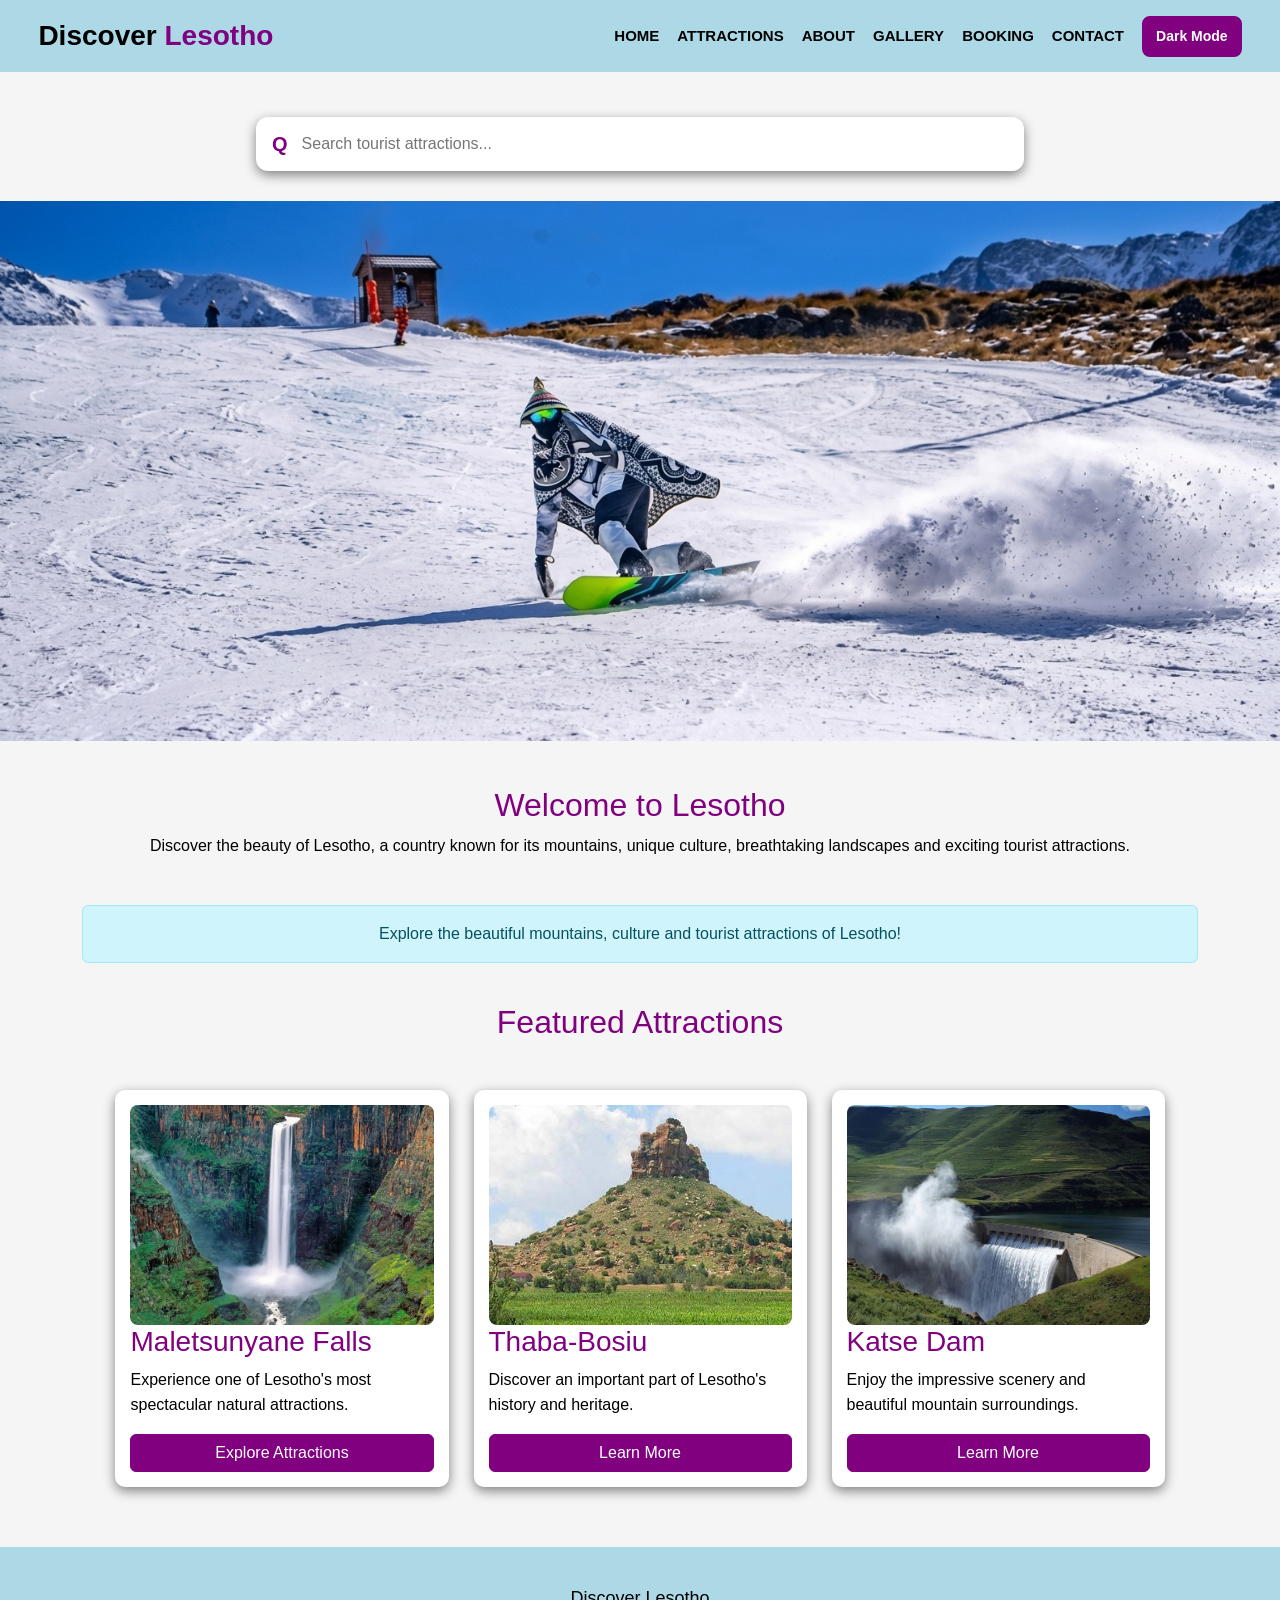
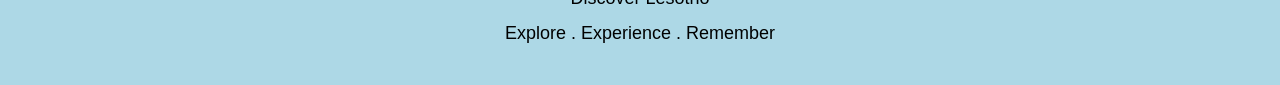
==== index.html @ 5b919f85 "Upload Discover Lesotho website" ====
<!DOCTYPE html>
<html lang="en">

<head>

    <title>Discover Lesotho</title>

    <meta charset="UTF-8">
    <meta name="viewport" content="width=device-width, initial-scale=1.0">


    <link href="https://cdn.jsdelivr.net/npm/bootstrap@5.3.3/dist/css/bootstrap.min.css" rel="stylesheet">
    <link rel="stylesheet" href="style.css">

    

</head>

<body>


    <header class="header">

        <div class="logo">
            Discover <span>Lesotho</span>
        </div>

 
        <nav class="A">

            <a href="index.html">HOME</a>
            <a href="attractions.html">ATTRACTIONS</a>
            <a href="about.html">ABOUT</a>
            <a href="gallery.html">GALLERY</a>
            <a href="booking.html">BOOKING</a>
            <a href="contact.html">CONTACT</a>

            <button id="themeButton" type="button">Dark Mode</button>

        </nav>

    </header>


    <main>

        <div class="B">

            <div class="search-box">
                <span class="search-icon">Q</span>
                <input type="text" placeholder="Search tourist attractions...">
            </div>

            <center>
                <img src="art.jpg" width="1258" height="540" alt="Discover Lesotho">
            </center>

        </div>

 
        <section class="intro">

            <h2>Welcome to Lesotho</h2>

            <p>
                Discover the beauty of Lesotho, a country known
                for its mountains, unique culture, breathtaking
                landscapes and exciting tourist attractions.
            </p>

        </section>

        <section class="container mt-4">

            <div class="alert alert-info text-center" role="alert">
                Explore the beautiful mountains, culture and
                tourist attractions of Lesotho!
            </div>

        </section>

     <section class="attractions container">

        <h2>Featured Attractions</h2>

            <div class="cards row g-4">

         
             <article class="card col-md-4">

                <img src="maletsunyane.jpg"
                    alt="Maletsunyane Falls in Lesotho">

                    <h3>Maletsunyane Falls</h3>

                    <p>
                        Experience one of Lesotho's most
                        spectacular natural attractions.
                    </p>

                    <a href="attractions.html" class="btn btn-primary">
                        Explore Attractions
                    </a>

            </article>

             
            <article class="card col-md-4">

                    <img src="thaba-bosiu.jpg"
                    alt="Thaba-Bosiu historical site in Lesotho">

                    <h3>Thaba-Bosiu</h3>

                    <p>
                        Discover an important part of
                        Lesotho's history and heritage.
                    </p>

                    <a href="attractions.html" class="btn btn-primary">
                        Learn More
                    </a>

            </article>


                <article class="card col-md-4">

                <img src="katse-dam.jpg"
                    alt="Katse Dam and surrounding mountains in Lesotho">

                <h3>Katse Dam</h3>

                <p>
                        Enjoy the impressive scenery and
                        beautiful mountain surroundings.
                </p>

                <a href="attractions.html" class="btn btn-primary">
                    Learn More
                </a>

            </article>

            </div>

    </section>

    </main>

    <footer>

        <p>Discover Lesotho</p>
        <p>Explore . Experience . Remember</p>

    </footer>


    <script src="https://cdn.jsdelivr.net/npm/bootstrap@5.3.3/dist/js/bootstrap.bundle.min.js"></script>


    <script src="script.js"></script>

</body>

</html>
---- style.css ----
* {
    box-sizing: border-box;
}

html {
    scroll-behavior: smooth;
}

body {
    margin: 0;
    padding: 0;
    font-family: Arial, sans-serif;
    background-color: whitesmoke;
    color: black;
    transition: background-color 0.3s, color 0.3s;
    overflow-wrap: break-word;
}

img {
    max-width: 100%;
}

/*Header n navig */

.header {
    width: 100%;
    background-color: lightblue;
    display: flex;
    align-items: center;
    justify-content: space-between;
    gap: 20px;
    padding: 15px 3%;
}

.header .container-fluid {
    width: 100%;
    display: flex;
    align-items: center;
    justify-content: space-between;
    gap: 20px;
}

.logo {
    width: 30%;
    font-size: 28px;
    font-weight: bold;
    white-space: nowrap;
    flex-shrink: 0;
}

.logo span {
    color: purple;
}

.A {
    width: 70%;
    display: flex;
    align-items: center;
    justify-content: flex-end;
    flex-wrap: wrap;
    gap: 14px 18px;
}

.A a {
    color: black;
    text-decoration: none;
    font-size: 15px;
    font-weight: bold;
    white-space: nowrap;
    transition: color 0.2s;
}

.A a:hover,
.A a:focus {
    color: purple;
}

#themeButton,
.dark-mode-btn {
    background-color: purple;
    color: white;
    border: 2px solid purple;
    padding: 8px 12px;
    border-radius: 8px;
    font-size: 14px;
    font-weight: bold;
    cursor: pointer;
    white-space: nowrap;
    transition: background-color 0.2s, color 0.2s;
}

#themeButton:hover,
.dark-mode-btn:hover {
    background-color: black;
    color: white;
}

/*page titlle*/

.title {
    width: 80%;
    margin: 45px auto;
    text-align: center;
}

.title h1 {
    margin-bottom: 15px;
    font-size: 40px;
    color: purple;
}

.title p {
    font-size: 18px;
    line-height: 1.5;
}

/* home pagee*/

.search-box {
    position: relative;
    z-index: 5;
    width: 60%;
    margin: 45px auto 30px;
    padding: 12px 16px;
    display: flex;
    align-items: center;
    gap: 12px;
    background-color: white;
    border-radius: 12px;
    box-shadow: 0 4px 12px gray;
}

.search-icon {
    font-weight: bold;
    color: purple;
    font-size: 20px;
}

.search-box input {
    width: 100%;
    margin: 0;
    border: none;
    outline: none;
    background: transparent;
    font-size: 16px;
}

.B {
    position: relative;
    width: 100%;
    margin: 0;
}

.B > center {
    display: block;
    width: 100%;
}

.B > center img,
.B img {
    display: block;
    width: 100%;
    max-width: 100%;
    height: auto;
    max-height: 540px;
    object-fit: cover;
}

.intro {
    width: 85%;
    margin: 45px auto;
    text-align: center;
    line-height: 1.7;
}

.intro h1,
.intro h2,
.intro h3 {
    color: purple;
}

/* Home and attraction cards */

.attractions {
    width: 94%;
    margin: 40px auto;
}

.attractions > h1,
.attractions > h2,
.attractions > h3 {
    text-align: center;
    color: purple;
}

.cards {
    width: 94%;
    margin: 25px auto;
    display: flex;
    flex-wrap: wrap;
    justify-content: center;
    align-items: stretch;
    gap: 25px;
}

/*Home cards*/

.attractions .cards .card {
    flex: 1 1 280px;
    min-width: 250px;
    max-width: 380px;
    padding: 15px;
    background-color: white;
    color: black;
    border: none;
    border-radius: 10px;
    box-shadow: 0 4px 12px gray;
    transition: transform 0.2s, box-shadow 0.2s;
}

.attractions .cards .card:hover {
    transform: translateY(-5px);
    box-shadow: 0 8px 18px gray;
}


/* Attraction listing cards */



.cards > .card[data-category] {
    flex: 1 1 280px;
    width: 31%;
    min-width: 250px;
    max-width: 390px;
    margin: 0;
    padding: 15px;
    background-color: white;
    color: black;
    border: none;
    border-radius: 10px;
    box-shadow: 0 4px 12px gray;
    transition: transform 0.2s, box-shadow 0.2s;
}

.cards > .card[data-category]:hover {
    transform: translateY(-5px);
    box-shadow: 0 8px 18px gray;
}

.attractions .cards .card img,
.cards > .card[data-category] img {
    display: block;
    width: 100%;
    height: 220px;
    object-fit: cover;
    border-radius: 8px;
}

.attractions .cards .card h2,
.attractions .cards .card h3,
.cards > .card[data-category] h2,
.cards > .card[data-category] h3 {
    color: purple;
}

.attractions .cards .card p,
.cards > .card[data-category] p {
    line-height: 1.6;
}

.filters {
    width: 94%;
    margin: 25px auto;
    display: flex;
    justify-content: center;
    flex-wrap: wrap;
    gap: 12px;
}

.filter-btn {
    background-color: purple;
    color: white;
    border: 2px solid purple;
    border-radius: 8px;
    padding: 10px 16px;
    font-weight: bold;
    cursor: pointer;
    transition: background-color 0.2s;
}

.filter-btn:hover,
.filter-btn:focus {
    background-color: indigo;
}


/*about page*/



.about {
    width: 85%;
    margin: 35px auto;
    display: flex;
    align-items: center;
    justify-content: space-between;
    gap: 5%;
}

.about-text {
    width: 55%;
    padding: 30px;
    background-color: white;
    border-radius: 20px;
    box-shadow: 0 5px 15px gray;
    line-height: 1.7;
}

.about-text h2,
.about-text h3,
.reason h2,
.reason h3 {
    color: purple;
}

.about-image {
    width: 40%;
}

.about-image img {
    display: block;
    width: 100%;
    height: 350px;
    object-fit: cover;
    border-radius: 15px;
}

.reason {
    width: 85%;
    margin: 60px auto;
    text-align: center;
}

.boxes {
    display: flex;
    justify-content: center;
    align-items: stretch;
    gap: 20px;
    margin-top: 25px;
}

.box {
    width: 32%;
    padding: 25px;
    background-color: white;
    border-radius: 20px;
    box-shadow: 0 5px 15px gray;
    line-height: 1.6;
}

/* galery page */




.gallery {
    width: 90%;
    margin: 35px auto;
    display: flex;
    flex-wrap: wrap;
    justify-content: center;
    align-items: stretch;
    gap: 25px;
}

.gallery-card {
    flex: 1 1 260px;
    max-width: 380px;
    padding: 15px;
    background-color: white;
    color: black;
    border-radius: 12px;
    box-shadow: 0 4px 12px gray;
}

.gallery-card img {
    display: block;
    width: 100%;
    height: 220px;
    object-fit: cover;
    border-radius: 8px;
}

.gallery-card h2,
.gallery-card h3 {
    color: purple;
}

.carousel {
    width: 90%;
    margin: 35px auto;
}

.carousel .carousel-item img,
.carousel img {
    width: 100%;
    height: 450px;
    object-fit: cover;
}

.carousel-caption {
    background-color: rgba(0, 0, 0, 0.8);
    border-radius: 8px;
    padding: 12px;
}

.btn-primary {
    background-color: purple;
    border-color: purple;
}

.btn-primary:hover,
.btn-primary:focus {
    background-color: indigo;
    border-color: indigo;
}

.modal-content {
    border-radius: 12px;
}

/* booking page */

.booking {
    width: 80%;
    margin: 35px auto;
    display: flex;
    align-items: flex-start;
    justify-content: space-between;
    gap: 5%;
}

.booking-info {
    width: 40%;
    padding: 30px;
    background-color: lightblue;
    border-radius: 20px;
    line-height: 1.7;
}

.booking-info h2,
.booking-info h3 {
    color: purple;
}

.booking-form {
    width: 60%;
    padding: 30px;
    background-color: white;
    border-radius: 20px;
    box-shadow: 0 5px 15px gray;
}

.booking-form h2 {
    color: purple;
    margin-top: 0;
}

/* contsct page */

.contact-section {
    width: 85%;
    margin: 35px auto;
    display: flex;
    align-items: stretch;
    justify-content: space-between;
    gap: 5%;
}

.contact-info {
    width: 45%;
    padding: 30px;
    background-color: white;
    border-radius: 20px;
    box-shadow: 0 5px 15px gray;
}

.contact-info h2,
.contact-info h3,
.contact-form h2 {
    color: purple;
}

.contact-info h2,
.contact-form h2 {
    font-size: 30px;
}

.contact-info p {
    font-size: 18px;
    line-height: 1.6;
}

.contact-info h3 {
    font-size: 22px;
}

.contact-form {
    width: 50%;
    padding: 30px;
    background-color: white;
    border-radius: 20px;
    box-shadow: 0 5px 15px gray;
}

.contact-form h2 {
    margin-top: 0;
}

/* liformo and inputs*/

label {
    display: block;
    margin-top: 15px;
    margin-bottom: 5px;
    font-size: 17px;
    font-weight: bold;
}

input,
select,
textarea {
    max-width: 100%;
    font-family: Arial, sans-serif;
}

.booking-form input,
.booking-form select,
.booking-form textarea,
.contact-form input,
.contact-form textarea {
    display: block;
    width: 100%;
    margin-bottom: 15px;
    padding: 12px;
    font-size: 16px;
    border: 1px solid gray;
    border-radius: 8px;
    background-color: white;
    color: black;
}

.contact-form textarea,
.booking-form textarea {
    min-height: 120px;
    resize: vertical;
}

.booking-form input:focus,
.booking-form select:focus,
.booking-form textarea:focus,
.contact-form input:focus,
.contact-form textarea:focus {
    border: 2px solid purple;
    outline: none;
}

.contact-form button,
.booking-form button {
    width: 100%;
    margin-top: 15px;
    padding: 12px;
    background-color: purple;
    color: white;
    font-size: 17px;
    font-weight: bold;
    border: none;
    border-radius: 10px;
    cursor: pointer;
    transition: background-color 0.2s;
}

.contact-form button:hover,
.booking-form button:hover {
    background-color: indigo;
}

/* Footerr*/

footer {
    width: 100%;
    margin-top: 60px;
    padding: 30px;
    text-align: center;
    background-color: lightblue;
    color: black;
    font-size: 18px;
}

footer p {
    margin: 8px 0;
}

/* dark mode*/

body.dark-mode {
    background-color: darkgray;
    color: white;
}

.dark-mode .header,
.dark-mode .header .container-fluid,
.dark-mode footer {
    background-color: black;
    color: white;
}

.dark-mode .A a {
    color: white;
}

.dark-mode .A a:hover,
.dark-mode .A a:focus {
    color: violet;
}

.dark-mode .logo span,
.dark-mode .title h1,
.dark-mode .attractions > h1,
.dark-mode .attractions > h2,
.dark-mode .attractions > h3,
.dark-mode .attractions .cards .card h2,
.dark-mode .attractions .cards .card h3,
.dark-mode .cards > .card[data-category] h2,
.dark-mode .cards > .card[data-category] h3,
.dark-mode .about-text h2,
.dark-mode .about-text h3,
.dark-mode .reason h2,
.dark-mode .reason h3,
.dark-mode .gallery-card h2,
.dark-mode .gallery-card h3,
.dark-mode .booking-info h2,
.dark-mode .booking-info h3,
.dark-mode .booking-form h2,
.dark-mode .contact-info h2,
.dark-mode .contact-info h3,
.dark-mode .contact-form h2 {
    color: violet;
}

.dark-mode .intro,
.dark-mode .title p {
    color: white;
}

.dark-mode .attractions .cards .card,
.dark-mode .cards > .card[data-category],
.dark-mode .about-text,
.dark-mode .box,
.dark-mode .gallery-card,
.dark-mode .booking-form,
.dark-mode .contact-info,
.dark-mode .contact-form {
    background-color: darkslategray;
    color: white;
    box-shadow: 0 5px 15px black;
}

.dark-mode .booking-info {
    background-color: dark gray;
    color: white;
}

.dark-mode .booking-form input,
.dark-mode .booking-form select,
.dark-mode .booking-form textarea,
.dark-mode .contact-form input,
.dark-mode .contact-form textarea,
.dark-mode .search-box {
    background-color: dimgray;
    color: white;
    border-color: gray;
}

.dark-mode .booking-form input::placeholder,
.dark-mode .booking-form textarea::placeholder,
.dark-mode .contact-form input::placeholder,
.dark-mode .contact-form textarea::placeholder,
.dark-mode .search-box input {
    color: lightgray;
}

.dark-mode .search-box .search-icon {
    color: violet;
}

.dark-mode .modal-content {
    background-color: darkslategray;
    color: white;
}

.dark-mode .modal-content .btn-close {
    filter: invert(1);
}

/*responsive*/

@media screen and (max-width: 1100px) {
    .header,
    .header .container-fluid {
        flex-wrap: wrap;
        justify-content: center;
    }

    .logo {
        width: 100%;
        text-align: center;
    }

    .A {
        width: 100%;
        justify-content: center;
    }

    .about,
    .booking,
    .contact-section {
        width: 90%;
    }

    .about {
        gap: 25px;
    }

    .about-text,
    .about-image {
        width: 50%;
    }

    .booking {
        gap: 25px;
    }

    .booking-info,
    .booking-form {
        width: 50%;
    }

    .contact-info,
    .contact-form {
        width: 50%;
    }

    .boxes {
        flex-wrap: wrap;
    }

    .box {
        flex: 1 1 240px;
    }

    .search-box {
        width: 75%;
    }
}

/* RESPONSIVE: PHONES */

@media screen and (max-width: 600px) {
    .header,
    .header .container-fluid {
        flex-direction: column;
        padding: 15px;
        gap: 15px;
    }

    .logo {
        width: 100%;
        font-size: 23px;
        text-align: center;
        white-space: normal;
    }

    .A {
        width: 100%;
        justify-content: center;
        flex-wrap: wrap;
        gap: 12px;
    }

    .A a {
        font-size: 14px;
    }

    #themeButton,
    .dark-mode-btn {
        font-size: 13px;
        padding: 7px 10px;
    }

    .title {
        width: 90%;
        margin: 30px auto;
    }

    .title h1 {
        font-size: 30px;
    }

    .title p {
        font-size: 16px;
    }

    .search-box {
        width: 90%;
        margin: 30px auto;
    }

    .intro,
    .attractions,
    .reason,
    .gallery {
        width: 90%;
    }

    .cards {
        width: 100%;
        gap: 20px;
    }

    .attractions .cards .card,
    .cards > .card[data-category] {
        width: 100%;
        min-width: 0;
        max-width: none;
        flex: 1 1 100%;
    }

    .attractions .cards .card img,
    .cards > .card[data-category] img {
        height: 200px;
    }

    .about,
    .booking,
    .contact-section {
        width: 90%;
        flex-direction: column;
        gap: 25px;
    }

    .about-text,
    .about-image,
    .booking-info,
    .booking-form,
    .contact-info,
    .contact-form {
        width: 100%;
        padding: 20px;
    }

    .about-image img {
        height: 250px;
    }

    .boxes {
        flex-direction: column;
    }

    .box {
        width: 100%;
    }

    .gallery-card {
        width: 100%;
        max-width: none;
    }

    .carousel {
        width: 100%;
    }

    .carousel .carousel-item img,
    .carousel img {
        height: 280px;
    }

    .carousel-caption {
        padding: 6px;
        font-size: 13px;
    }

    .carousel-caption h5 {
        font-size: 16px;
    }

    footer {
        margin-top: 40px;
        padding: 25px 15px;
        font-size: 16px;
    }
}
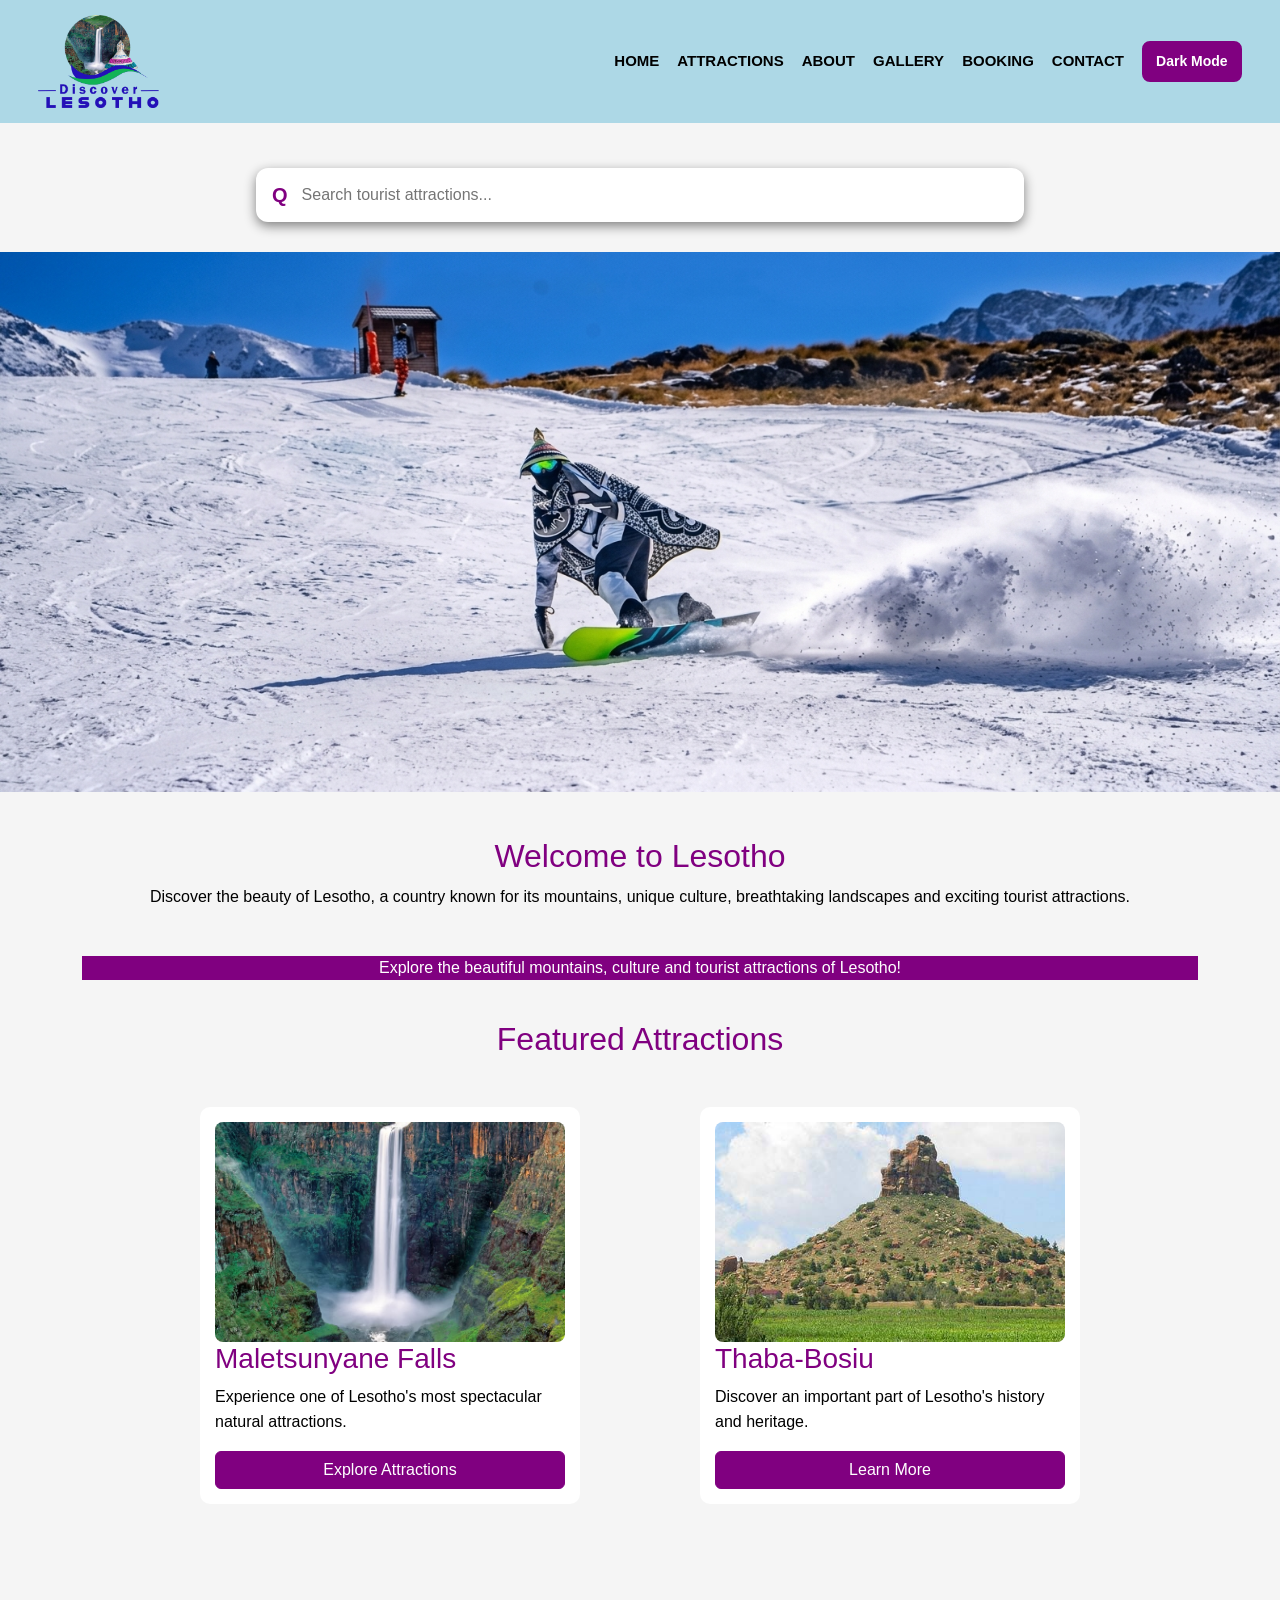
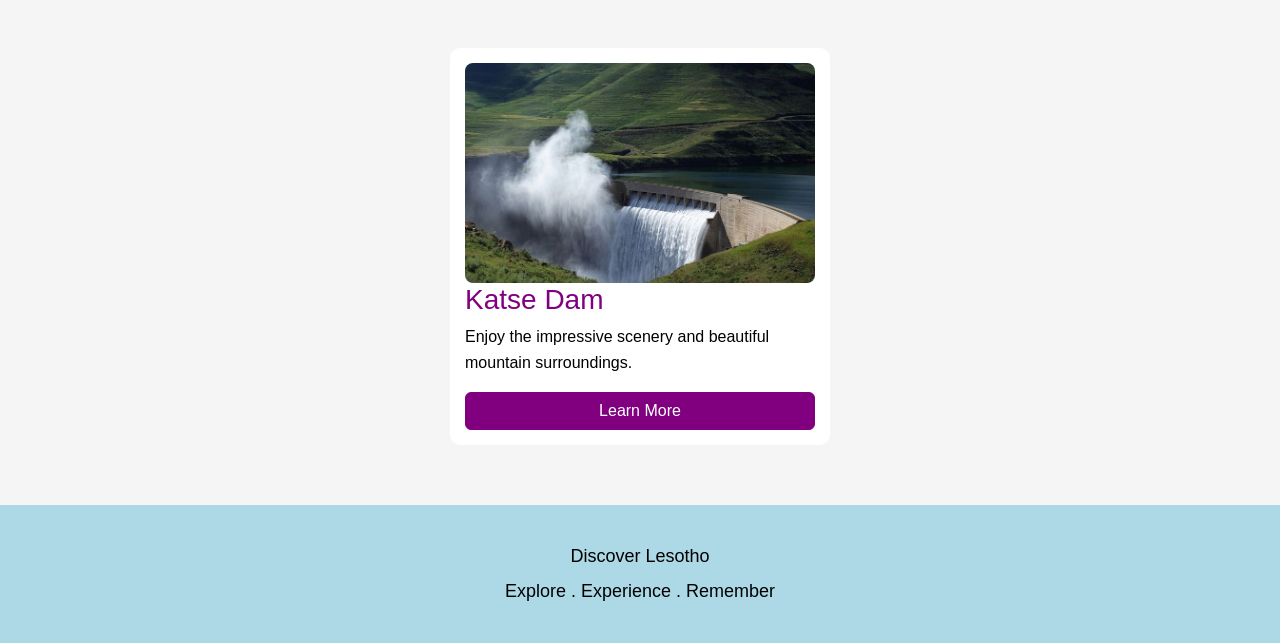
==== commit d6824ad6: "Upload Discover Lesotho website" ====
--- a/index.html
+++ b/index.html
@@ -23,7 +23,8 @@
     <header class="header">
 
         <div class="logo">
-            Discover <span>Lesotho</span>
+            <img src="Tourist Logo.png"width="" height="">
+           
         </div>
 
  
@@ -73,10 +74,10 @@
 
         <section class="container mt-4">
 
-            <div class="alert alert-info text-center" role="alert">
+            <center><div class="begin">
                 Explore the beautiful mountains, culture and
                 tourist attractions of Lesotho!
-            </div>
+            </div></center>
 
         </section>
 
--- a/style.css
+++ b/style.css
@@ -43,7 +43,9 @@
 }
 
 .logo {
-    width: 30%;
+    width: 10%;
+    margin-left: px;
+
     font-size: 28px;
     font-weight: bold;
     white-space: nowrap;
@@ -53,6 +55,9 @@
 .logo span {
     color: purple;
 }
+
+.begin{ background-color:purple;
+color:white; }
 
 .A {
     width: 70%;
@@ -202,7 +207,7 @@
     flex-wrap: wrap;
     justify-content: center;
     align-items: stretch;
-    gap: 25px;
+    gap: 120px;
 }
 
 /*Home cards*/
@@ -216,7 +221,7 @@
     color: black;
     border: none;
     border-radius: 10px;
-    box-shadow: 0 4px 12px gray;
+    box-shadow: ;
     transition: transform 0.2s, box-shadow 0.2s;
 }
 
@@ -236,13 +241,13 @@
     min-width: 250px;
     max-width: 390px;
     margin: 0;
+    margin-top: 80px;
     padding: 15px;
     background-color: white;
     color: black;
     border: none;
     border-radius: 10px;
-    box-shadow: 0 4px 12px gray;
-    transition: transform 0.2s, box-shadow 0.2s;
+    
 }
 
 .cards > .card[data-category]:hover {
@@ -315,7 +320,7 @@
     padding: 30px;
     background-color: white;
     border-radius: 20px;
-    box-shadow: 0 5px 15px gray;
+    box-shadow: 
     line-height: 1.7;
 }
 
@@ -357,7 +362,7 @@
     padding: 25px;
     background-color: white;
     border-radius: 20px;
-    box-shadow: 0 5px 15px gray;
+    box-shadow: ;
     line-height: 1.6;
 }
 
@@ -399,8 +404,11 @@
     color: purple;
 }
 
+.big{width: ;
+height: 50%;}
+
 .carousel {
-    width: 90%;
+    width: 50%;
     margin: 35px auto;
 }
 
@@ -461,7 +469,7 @@
     padding: 30px;
     background-color: white;
     border-radius: 20px;
-    box-shadow: 0 5px 15px gray;
+ 
 }
 
 .booking-form h2 {
@@ -488,6 +496,8 @@
     box-shadow: 0 5px 15px gray;
 }
 
+.qala{background-color: }
+
 .contact-info h2,
 .contact-info h3,
 .contact-form h2 {
@@ -513,7 +523,7 @@
     padding: 30px;
     background-color: white;
     border-radius: 20px;
-    box-shadow: 0 5px 15px gray;
+    ;
 }
 
 .contact-form h2 {
@@ -903,3 +913,131 @@
         font-size: 16px;
     }
 }
+
+
+/* TOUR BOOKING COST CALCULATOR */
+
+.cost-calculator {
+    width: 80%;
+    margin: 50px auto;
+    padding: 30px;
+    background-color: white;
+    color: black;
+    border-radius: 20px;
+ ;
+}
+
+.cost-calculator h2 {
+    color: purple;
+    text-align: center;
+    font-size: 30px;
+}
+
+.cost-calculator > p {
+    text-align: center;
+    line-height: 1.6;
+}
+
+.calculator-form {
+    width: 100%;
+    max-width: 650px;
+    margin: 25px auto 0;
+}
+
+.calculator-form label {
+    display: block;
+    margin-top: 15px;
+    margin-bottom: 5px;
+    font-weight: bold;
+}
+
+.calculator-form input,
+.calculator-form select {
+    width: 100%;
+    padding: 12px;
+    border: 1px solid gray;
+    border-radius: 8px;
+    background-color: white;
+    color: black;
+    font-size: 16px;
+}
+
+.calculator-form button {
+    width: 100%;
+    margin-top: 25px;
+    padding: 13px;
+    border: none;
+    border-radius: 8px;
+    background-color: purple;
+    color: white;
+    font-weight: bold;
+    cursor: pointer;
+}
+
+.calculator-form button:hover {
+    background-color: indigo;
+}
+
+.calculator-result {
+    margin-top: 25px;
+    padding: 20px;
+    text-align: center;
+    background-color: ;
+    border-radius: 12px;
+}
+
+.calculator-result h3 {
+    margin-bottom: 10px;
+    color: black;
+}
+
+#totalCost {
+    margin: 10px 0;
+    color: black;
+    font-size: 32px;
+    font-weight: bold;
+}
+
+#calculatorMessage {
+    line-height: 1.5;
+}
+
+.dark-mode .cost-calculator {
+    background-color: #333333;
+    color: white;
+}
+
+.dark-mode .cost-calculator h2,
+.dark-mode #totalCost {
+    color: violet;
+}
+
+.dark-mode .calculator-result {
+    background-color: #444444;
+    color: white;
+}
+
+.dark-mode .calculator-result h3 {
+    color: white;
+}
+
+.dark-mode .calculator-form input,
+.dark-mode .calculator-form select {
+    background-color: #444444;
+    color: white;
+}
+
+@media screen and (max-width: 600px) {
+    .cost-calculator {
+        width: 90%;
+        padding: 20px;
+    }
+
+    .cost-calculator h2 {
+        font-size: 25px;
+    }
+
+    #totalCost {
+        font-size: 28px;
+    }
+}
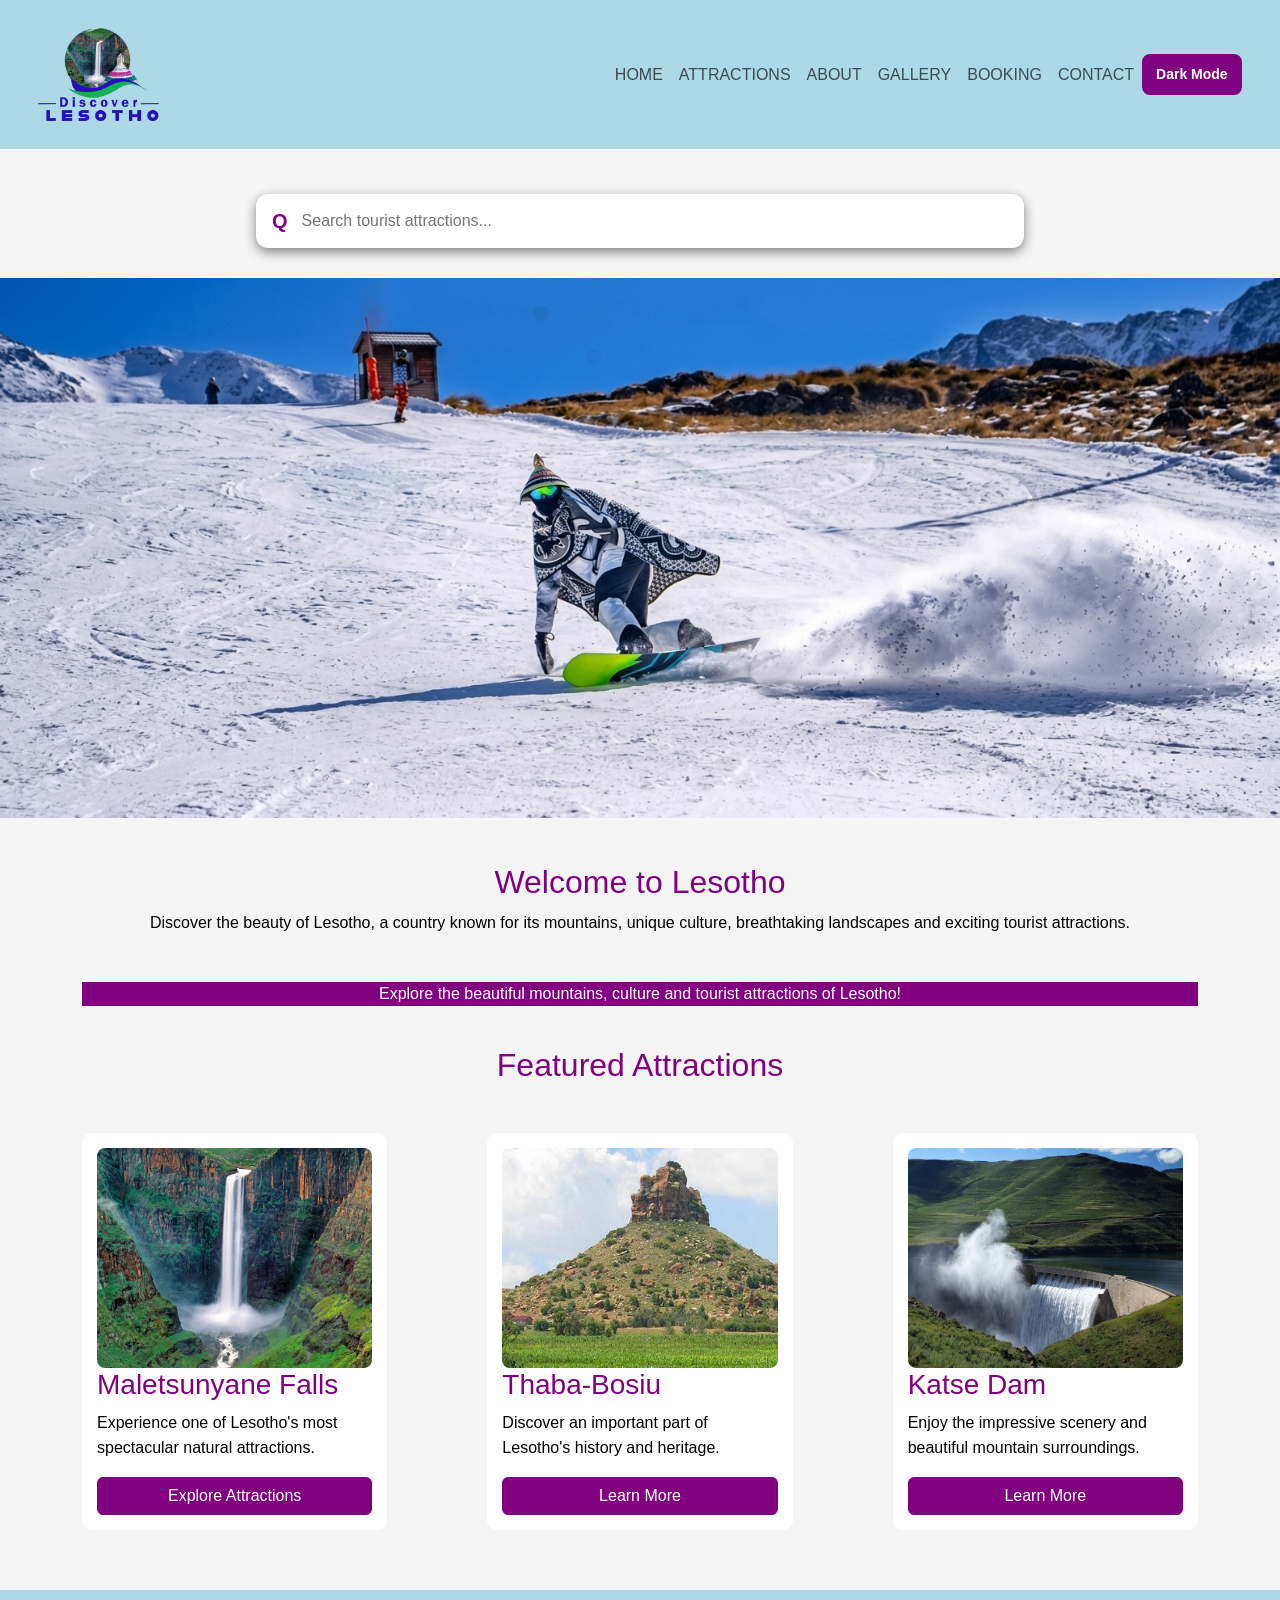
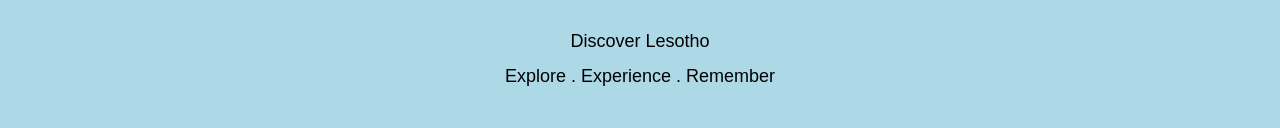
==== commit f66a7170: "Update index.html" ====
--- a/index.html
+++ b/index.html
@@ -19,29 +19,66 @@
 
 <body>
 
-
-    <header class="header">
-
-        <div class="logo">
-            <img src="Tourist Logo.png"width="" height="">
-           
+<header class="header">
+
+    <nav class="navbar navbar-expand-lg w-100">
+
+        <a class="navbar-brand logo" href="index.html">
+            <img src="Tourist Logo.png" alt="Discover Lesotho Logo">
+        </a>
+
+        <button class="navbar-toggler" type="button"
+                data-bs-toggle="collapse"
+                data-bs-target="#mainNavbar"
+                aria-controls="mainNavbar"
+                aria-expanded="false"
+                aria-label="Toggle navigation">
+
+            <span class="navbar-toggler-icon"></span>
+
+        </button>
+
+        <div class="collapse navbar-collapse" id="mainNavbar">
+
+            <ul class="navbar-nav ms-auto align-items-lg-center">
+
+                <li class="nav-item">
+                    <a class="nav-link" href="index.html">HOME</a>
+                </li>
+
+                <li class="nav-item">
+                    <a class="nav-link" href="attractions.html">ATTRACTIONS</a>
+                </li>
+
+                <li class="nav-item">
+                    <a class="nav-link" href="about.html">ABOUT</a>
+                </li>
+
+                <li class="nav-item">
+                    <a class="nav-link" href="gallery.html">GALLERY</a>
+                </li>
+
+                <li class="nav-item">
+                    <a class="nav-link" href="booking.html">BOOKING</a>
+                </li>
+
+                <li class="nav-item">
+                    <a class="nav-link" href="contact.html">CONTACT</a>
+                </li>
+
+                <li class="nav-item">
+                    <button id="themeButton" type="button">
+                        Dark Mode
+                    </button>
+                </li>
+
+            </ul>
+
         </div>
 
- 
-        <nav class="A">
-
-            <a href="index.html">HOME</a>
-            <a href="attractions.html">ATTRACTIONS</a>
-            <a href="about.html">ABOUT</a>
-            <a href="gallery.html">GALLERY</a>
-            <a href="booking.html">BOOKING</a>
-            <a href="contact.html">CONTACT</a>
-
-            <button id="themeButton" type="button">Dark Mode</button>
-
-        </nav>
-
-    </header>
+    </nav>
+
+</header>
 
 
     <main>
@@ -165,4 +202,4 @@
 
 </body>
 
-</html>+</html>
--- a/style.css
+++ b/style.css
@@ -201,13 +201,13 @@
 }
 
 .cards {
-    width: 94%;
+    width: 100%;
     margin: 25px auto;
     display: flex;
     flex-wrap: wrap;
     justify-content: center;
     align-items: stretch;
-    gap: 120px;
+    gap: 100px;
 }
 
 /*Home cards*/
